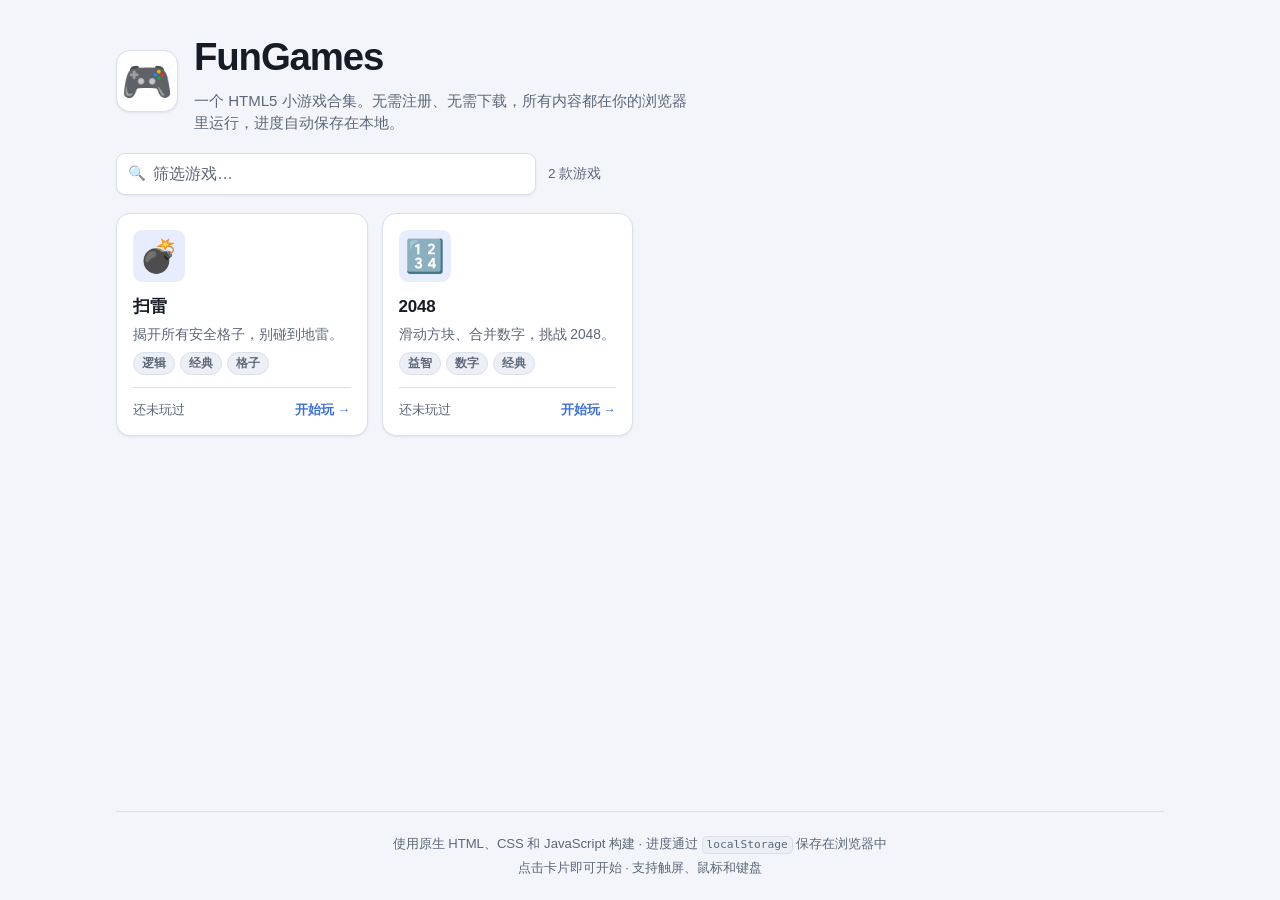
==== index.html @ f062da38 "first update" ====
<!DOCTYPE html>
<html lang="zh-CN">
<head>
  <meta charset="UTF-8" />
  <meta name="viewport" content="width=device-width, initial-scale=1, viewport-fit=cover" />
  <meta name="description" content="FunGames —— 一个纯前端 HTML5 小游戏合集，无需下载，所有进度都保存在浏览器里。" />
  <meta name="theme-color" content="#0e1117" />
  <title>FunGames · HTML5 小游戏合集</title>
  <link rel="icon" href="data:image/svg+xml,%3Csvg xmlns='http://www.w3.org/2000/svg' viewBox='0 0 100 100'%3E%3Ctext y='.9em' font-size='90'%3E🎮%3C/text%3E%3C/svg%3E" />
  <link rel="stylesheet" href="css/style.css" />
</head>
<body>
  <div class="page page--home">
    <header class="home-hero">
      <div class="home-hero__row">
        <div class="home-hero__logo" aria-hidden="true">🎮</div>
        <div class="home-hero__text">
          <h1>FunGames</h1>
          <p>一个 HTML5 小游戏合集。无需注册、无需下载，所有内容都在你的浏览器里运行，进度自动保存在本地。</p>
        </div>
      </div>

      <div class="home-tools">
        <label class="search">
          <span class="search__icon" aria-hidden="true">🔍</span>
          <input id="game-filter" type="search" placeholder="筛选游戏…" autocomplete="off" aria-label="筛选游戏" />
        </label>
        <p class="game-count" id="game-count" aria-live="polite"></p>
      </div>
    </header>

    <main class="home-main">
      <div class="game-grid" id="game-list"></div>
      <div class="empty-state" id="empty-state" hidden>
        <div class="empty-state__icon" aria-hidden="true">🕹️</div>
        <h2>没有符合条件的游戏</h2>
        <p>换个关键词试试，或者清空筛选条件。</p>
      </div>
    </main>

    <footer class="site-footer">
      <p>
        使用原生 HTML、CSS 和 JavaScript 构建 ·
        进度通过 <code>localStorage</code> 保存在浏览器中
      </p>
      <p class="site-footer__hint">点击卡片即可开始 · 支持触屏、鼠标和键盘</p>
    </footer>
  </div>

  <noscript>
    <div class="noscript-note">
      <strong>需要启用 JavaScript。</strong>FunGames 是纯前端的 HTML5 小游戏合集，开启 JavaScript 后才能正常游玩。
    </div>
  </noscript>

  <script src="js/storage.js"></script>
  <script src="js/manifest.js"></script>
  <script src="js/app.js"></script>
</body>
</html>
---- css/style.css ----
/* ==========================================================================
   FunGames — global stylesheet
   Mobile-first. Light theme by default, dark theme via prefers-color-scheme.
   ========================================================================== */

:root {
  --bg: #f3f5fa;
  --surface: #ffffff;
  --surface-2: #eceff6;
  --surface-3: #e2e7f1;
  --text: #161b26;
  --text-dim: #5d6779;
  --border: #d9dfeb;
  --accent: #3a6de0;
  --accent-strong: #2b55c4;
  --accent-soft: rgba(58, 109, 224, 0.12);
  --accent-contrast: #ffffff;
  --danger: #d24949;
  --success: #2b9457;
  --warning: #c98a16;

  --radius: 14px;
  --radius-sm: 9px;
  --radius-lg: 20px;

  --shadow: 0 1px 2px rgba(16, 24, 40, 0.06), 0 10px 28px rgba(16, 24, 40, 0.07);
  --shadow-sm: 0 1px 2px rgba(16, 24, 40, 0.08);

  --gap: 10px;
  --pad: 10px;

  --font: -apple-system, BlinkMacSystemFont, "Segoe UI", Roboto, "Helvetica Neue",
    Arial, "Noto Sans", "Apple Color Emoji", "Segoe UI Emoji", sans-serif;
  --mono: ui-monospace, SFMono-Regular, "SF Mono", Menlo, Consolas, monospace;
}

@media (prefers-color-scheme: dark) {
  :root {
    --bg: #0d1017;
    --surface: #161b25;
    --surface-2: #1e2431;
    --surface-3: #272f3f;
    --text: #e8ecf5;
    --text-dim: #97a1b6;
    --border: #2a3142;
    --accent: #6b93ff;
    --accent-strong: #4f78ee;
    --accent-soft: rgba(107, 147, 255, 0.16);
    --accent-contrast: #0b1020;
    --danger: #e86a6a;
    --success: #48b477;
    --warning: #e0aa44;
    --shadow: 0 1px 2px rgba(0, 0, 0, 0.4), 0 12px 32px rgba(0, 0, 0, 0.35);
    --shadow-sm: 0 1px 2px rgba(0, 0, 0, 0.45);
  }
}

/* ---------- Reset / base ---------- */

*,
*::before,
*::after {
  box-sizing: border-box;
}

html {
  -webkit-text-size-adjust: 100%;
  scroll-behavior: smooth;
}

body {
  margin: 0;
  min-height: 100vh;
  min-height: 100dvh;
  background: var(--bg);
  color: var(--text);
  font-family: var(--font);
  font-size: 16px;
  line-height: 1.5;
  -webkit-font-smoothing: antialiased;
  -webkit-tap-highlight-color: transparent;
  overscroll-behavior-y: none;
}

h1, h2, h3, p {
  margin: 0;
}

button {
  font: inherit;
  color: inherit;
  border: 0;
  background: none;
  cursor: pointer;
  touch-action: manipulation;
}

input {
  font: inherit;
  color: inherit;
}

a {
  color: var(--accent);
}

code {
  font-family: var(--mono);
  font-size: 0.86em;
  background: var(--surface-2);
  border: 1px solid var(--border);
  border-radius: 5px;
  padding: 0.1em 0.35em;
}

:focus-visible {
  outline: 3px solid var(--accent);
  outline-offset: 2px;
  border-radius: 6px;
}

/* ---------- Layout shell ---------- */

.page {
  min-height: 100vh;
  min-height: 100dvh;
  display: flex;
  flex-direction: column;
}

.game-main {
  width: 100%;
  max-width: 760px;
  margin: 0 auto;
  padding: 16px;
  padding-bottom: calc(16px + env(safe-area-inset-bottom));
  display: flex;
  flex-direction: column;
  gap: 14px;
  /* 占满首屏剩余高度并垂直居中：窄长屏幕上不会出现「内容挤在顶部、
     下面一大片空白」的被拉长感。safe 保证内容超出时退回顶部对齐。 */
  flex: 1;
  justify-content: safe center;
}

/* ---------- Shared chrome (built by ui.js) ---------- */

.topbar {
  position: sticky;
  top: 0;
  z-index: 20;
  display: flex;
  align-items: center;
  gap: 12px;
  padding: 10px 14px;
  padding-top: calc(10px + env(safe-area-inset-top));
  background: color-mix(in srgb, var(--surface) 88%, transparent);
  -webkit-backdrop-filter: blur(12px);
  backdrop-filter: blur(12px);
  border-bottom: 1px solid var(--border);
}

.topbar__titles {
  min-width: 0;
  flex: 1;
}

.topbar__title {
  font-size: 1.12rem;
  font-weight: 700;
  letter-spacing: -0.01em;
  white-space: nowrap;
  overflow: hidden;
  text-overflow: ellipsis;
}

.topbar__subtitle {
  font-size: 0.8rem;
  color: var(--text-dim);
  white-space: nowrap;
  overflow: hidden;
  text-overflow: ellipsis;
}

.topbar__actions {
  display: flex;
  align-items: center;
  gap: 8px;
  flex-shrink: 0;
}

.icon-btn {
  display: inline-flex;
  align-items: center;
  justify-content: center;
  width: 38px;
  height: 38px;
  border-radius: var(--radius-sm);
  background: var(--surface-2);
  border: 1px solid var(--border);
  color: var(--text);
  text-decoration: none;
  font-size: 1.1rem;
  line-height: 1;
  transition: background 0.15s ease, transform 0.1s ease;
}

.icon-btn:hover { background: var(--surface-3); }
.icon-btn:active { transform: scale(0.95); }

.btn {
  display: inline-flex;
  align-items: center;
  justify-content: center;
  gap: 6px;
  min-height: 38px;
  padding: 0 14px;
  border-radius: var(--radius-sm);
  background: var(--accent);
  color: var(--accent-contrast);
  font-weight: 600;
  font-size: 0.9rem;
  border: 1px solid transparent;
  transition: background 0.15s ease, transform 0.1s ease, box-shadow 0.15s ease;
  white-space: nowrap;
}

.btn:hover { background: var(--accent-strong); }
.btn:active { transform: scale(0.97); }
.btn[disabled] { opacity: 0.5; cursor: not-allowed; }

.btn--ghost {
  background: var(--surface-2);
  color: var(--text);
  border-color: var(--border);
}

.btn--ghost:hover { background: var(--surface-3); }

.btn--danger {
  background: var(--danger);
  color: #fff;
}

.badge {
  display: inline-flex;
  align-items: center;
  gap: 4px;
  padding: 5px 10px;
  border-radius: 999px;
  background: var(--accent-soft);
  color: var(--accent);
  font-size: 0.78rem;
  font-weight: 600;
  font-variant-numeric: tabular-nums;
  white-space: nowrap;
}

.tag {
  display: inline-block;
  padding: 2px 8px;
  border-radius: 999px;
  background: var(--surface-2);
  border: 1px solid var(--border);
  color: var(--text-dim);
  font-size: 0.72rem;
  font-weight: 600;
}

/* ---------- Toast ---------- */

.toast-host {
  position: fixed;
  left: 50%;
  bottom: calc(20px + env(safe-area-inset-bottom));
  transform: translateX(-50%);
  z-index: 60;
  display: flex;
  flex-direction: column;
  align-items: center;
  gap: 8px;
  pointer-events: none;
  width: calc(100% - 32px);
  max-width: 460px;
}

.toast {
  background: var(--text);
  color: var(--bg);
  padding: 10px 16px;
  border-radius: 999px;
  font-size: 0.88rem;
  font-weight: 600;
  box-shadow: var(--shadow);
  opacity: 0;
  transform: translateY(10px);
  transition: opacity 0.2s ease, transform 0.2s ease;
}

.toast--in {
  opacity: 1;
  transform: translateY(0);
}

/* ---------- Home page ---------- */

.page--home {
  max-width: 1080px;
  margin: 0 auto;
  width: 100%;
  padding: 0 16px;
}

.home-hero {
  padding: 28px 0 18px;
  display: flex;
  flex-direction: column;
  gap: 18px;
}

.home-hero__row {
  display: flex;
  align-items: center;
  gap: 16px;
}

.home-hero__logo {
  font-size: 2.6rem;
  line-height: 1;
  width: 62px;
  height: 62px;
  flex-shrink: 0;
  display: grid;
  place-items: center;
  background: var(--surface);
  border: 1px solid var(--border);
  border-radius: var(--radius);
  box-shadow: var(--shadow-sm);
}

.home-hero__text h1 {
  font-size: clamp(1.7rem, 5vw, 2.4rem);
  font-weight: 800;
  letter-spacing: -0.03em;
}

.home-hero__text p {
  color: var(--text-dim);
  font-size: 0.94rem;
  max-width: 60ch;
  margin-top: 4px;
}

.home-tools {
  display: flex;
  align-items: center;
  gap: 12px;
  flex-wrap: wrap;
}

.search {
  position: relative;
  flex: 1;
  min-width: 180px;
  max-width: 420px;
}

.search__icon {
  position: absolute;
  left: 12px;
  top: 50%;
  transform: translateY(-50%);
  font-size: 0.9rem;
  opacity: 0.7;
  pointer-events: none;
}

.search input {
  width: 100%;
  min-height: 42px;
  padding: 0 14px 0 36px;
  border-radius: var(--radius-sm);
  border: 1px solid var(--border);
  background: var(--surface);
  box-shadow: var(--shadow-sm);
}

.search input::placeholder { color: var(--text-dim); }

.game-count {
  color: var(--text-dim);
  font-size: 0.85rem;
  font-variant-numeric: tabular-nums;
}

.home-main {
  padding-bottom: 8px;
}

.game-grid {
  display: grid;
  grid-template-columns: repeat(auto-fill, minmax(240px, 1fr));
  gap: 14px;
}

.game-card {
  display: flex;
  flex-direction: column;
  gap: 12px;
  padding: 16px;
  border-radius: var(--radius);
  background: var(--surface);
  border: 1px solid var(--border);
  box-shadow: var(--shadow-sm);
  text-decoration: none;
  color: inherit;
  transition: transform 0.16s ease, box-shadow 0.16s ease, border-color 0.16s ease;
}

.game-card:hover {
  transform: translateY(-3px);
  box-shadow: var(--shadow);
  border-color: var(--accent);
}

.game-card:active { transform: translateY(-1px) scale(0.99); }

.game-card__icon {
  font-size: 2rem;
  width: 52px;
  height: 52px;
  display: grid;
  place-items: center;
  border-radius: var(--radius-sm);
  background: var(--accent-soft);
}

.game-card__body {
  display: flex;
  flex-direction: column;
  gap: 6px;
}

.game-card__title {
  font-size: 1.06rem;
  font-weight: 700;
  letter-spacing: -0.01em;
}

.game-card__desc {
  color: var(--text-dim);
  font-size: 0.86rem;
}

.game-card__tags {
  display: flex;
  flex-wrap: wrap;
  gap: 5px;
}

.game-card__footer {
  margin-top: auto;
  padding-top: 12px;
  border-top: 1px solid var(--border);
  display: flex;
  align-items: center;
  justify-content: space-between;
  gap: 8px;
  font-size: 0.8rem;
}

.game-card__best {
  color: var(--accent);
  font-weight: 600;
  font-variant-numeric: tabular-nums;
}

.game-card__best--empty {
  color: var(--text-dim);
  font-weight: 500;
}

.game-card__play {
  font-weight: 700;
  color: var(--accent);
}

.empty-state {
  text-align: center;
  padding: 48px 16px;
  color: var(--text-dim);
}

.empty-state__icon { font-size: 2.6rem; margin-bottom: 10px; }
.empty-state h2 { color: var(--text); font-size: 1.1rem; margin-bottom: 6px; }
.empty-note { color: var(--text-dim); padding: 16px; text-align: center; }

.site-footer {
  margin-top: auto;
  padding: 22px 0 calc(22px + env(safe-area-inset-bottom));
  border-top: 1px solid var(--border);
  color: var(--text-dim);
  font-size: 0.82rem;
  text-align: center;
  display: flex;
  flex-direction: column;
  gap: 4px;
}

.noscript-note {
  position: fixed;
  inset: auto 16px 16px 16px;
  background: var(--danger);
  color: #fff;
  padding: 14px 16px;
  border-radius: var(--radius-sm);
  box-shadow: var(--shadow);
  z-index: 100;
}

/* ---------- Game panels ---------- */

.panel {
  width: 100%;
  background: var(--surface);
  border: 1px solid var(--border);
  border-radius: var(--radius);
  padding: 14px;
  box-shadow: var(--shadow-sm);
  display: flex;
  flex-direction: column;
  gap: 12px;
}

.panel__title {
  font-size: 0.95rem;
  font-weight: 700;
}

.panel__hint {
  color: var(--text-dim);
  font-size: 0.84rem;
}

.segmented {
  display: flex;
  gap: 6px;
  flex-wrap: wrap;
}

.segmented__btn {
  padding: 7px 12px;
  min-height: 36px;
  border-radius: var(--radius-sm);
  background: var(--surface-2);
  border: 1px solid var(--border);
  font-size: 0.84rem;
  font-weight: 600;
  color: var(--text-dim);
  transition: background 0.15s ease, color 0.15s ease, border-color 0.15s ease;
}

.segmented__btn:hover { background: var(--surface-3); color: var(--text); }

.segmented__btn[aria-pressed="true"] {
  background: var(--accent);
  border-color: var(--accent);
  color: var(--accent-contrast);
}

.stat-row {
  display: flex;
  align-items: center;
  gap: 10px;
  flex-wrap: wrap;
}

.stat {
  display: flex;
  align-items: baseline;
  gap: 6px;
  padding: 6px 10px;
  border-radius: var(--radius-sm);
  background: var(--surface-2);
  border: 1px solid var(--border);
  font-size: 0.82rem;
  color: var(--text-dim);
}

.stat strong {
  color: var(--text);
  font-variant-numeric: tabular-nums;
  font-size: 0.95rem;
}

/* ---------- Overlay (win / lose) ---------- */

.overlay {
  position: absolute;
  inset: 0;
  z-index: 10;
  display: flex;
  flex-direction: column;
  align-items: center;
  justify-content: center;
  gap: 10px;
  text-align: center;
  padding: 18px;
  border-radius: var(--radius);
  background: color-mix(in srgb, var(--surface) 88%, transparent);
  -webkit-backdrop-filter: blur(6px);
  backdrop-filter: blur(6px);
  animation: overlay-in 0.22s ease both;
}

.overlay[hidden] { display: none; }

.overlay__icon {
  font-size: 2.2rem;
  line-height: 1;
}

.overlay__title {
  font-size: clamp(1.4rem, 6vw, 2rem);
  font-weight: 800;
  letter-spacing: -0.02em;
}

.overlay__text {
  color: var(--text-dim);
  font-size: 0.9rem;
  max-width: 34ch;
}

.overlay__actions {
  display: flex;
  gap: 8px;
  flex-wrap: wrap;
  justify-content: center;
  margin-top: 4px;
}

@keyframes overlay-in {
  from { opacity: 0; transform: scale(0.98); }
  to { opacity: 1; transform: scale(1); }
}

/* ==========================================================================
   Minesweeper
   ========================================================================== */

.ms-wrap {
  width: 100%;
  display: flex;
  flex-direction: column;
  gap: 12px;
  align-items: center;
}

.ms-stage {
  position: relative;
  width: 100%;
  /* 让棋盘在舞台内水平居中（舞台本身是普通块级盒子，
     否则里面的棋盘会默认左对齐）。 */
  display: flex;
  flex-direction: column;
  align-items: center;
}

.ms-board-scroll {
  width: 100%;
  max-width: 100%;
  overflow: auto;
  padding: 4px 2px 10px;
  -webkit-overflow-scrolling: touch;
}

.ms-board {
  display: grid;
  gap: 2px;
  width: max-content;
  margin: 0 auto;
  background: var(--surface-3);
  padding: 4px;
  border-radius: var(--radius-sm);
  user-select: none;
  touch-action: manipulation;
}

.ms-cell {
  width: var(--cell, 32px);
  height: var(--cell, 32px);
  display: flex;
  align-items: center;
  justify-content: center;
  border-radius: 5px;
  background: var(--surface-2);
  border: 1px solid transparent;
  font-size: calc(var(--cell, 32px) * 0.52);
  font-weight: 700;
  font-variant-numeric: tabular-nums;
  line-height: 1;
  padding: 0;
  cursor: pointer;
  transition: background 0.12s ease, transform 0.06s ease;
}

.ms-cell:hover:not(.ms-cell--open):not(.ms-cell--flag) {
  background: var(--surface-3);
}

.ms-cell:active:not(.ms-cell--open) { transform: scale(0.94); }

.ms-cell--open {
  background: var(--surface);
  border-color: var(--border);
  cursor: default;
}

.ms-cell--flag { color: var(--danger); }

.ms-cell--mine { background: var(--surface-3); }

.ms-cell--boom {
  background: var(--danger);
  color: #fff;
  animation: boom 0.35s ease;
}

.ms-cell--wrong { background: var(--warning); color: #fff; }

@keyframes boom {
  0% { transform: scale(0.6); }
  60% { transform: scale(1.18); }
  100% { transform: scale(1); }
}

.ms-n1 { color: #1e6fd9; }
.ms-n2 { color: #2b9457; }
.ms-n3 { color: #d24949; }
.ms-n4 { color: #4a3fb5; }
.ms-n5 { color: #a34a12; }
.ms-n6 { color: #12838c; }
.ms-n7 { color: #333a45; }
.ms-n8 { color: #6b7280; }

@media (prefers-color-scheme: dark) {
  .ms-n7 { color: #c3cad8; }
}

.ms-flag-toggle[aria-pressed="true"] {
  background: var(--danger);
  border-color: var(--danger);
  color: #fff;
}

/* ==========================================================================
   2048
   ========================================================================== */

.g2048 {
  width: 100%;
  display: flex;
  flex-direction: column;
  gap: 12px;
  align-items: center;
}

.g2048__board {
  position: relative;
  width: min(100%, 440px);
  aspect-ratio: 1 / 1;
  padding: var(--pad);
  border-radius: var(--radius);
  background: var(--surface-2);
  border: 1px solid var(--border);
  box-shadow: var(--shadow-sm);
  touch-action: none;
  overflow: hidden;
}

.g2048__bg {
  position: absolute;
  inset: var(--pad);
  display: grid;
  grid-template-columns: repeat(4, 1fr);
  grid-template-rows: repeat(4, 1fr);
  gap: var(--gap);
}

.g2048__bg span {
  border-radius: var(--radius-sm);
  background: var(--surface-3);
}

.g2048__tiles {
  position: absolute;
  inset: var(--pad);
}

.tile {
  position: absolute;
  top: 0;
  left: 0;
  width: var(--cell);
  height: var(--cell);
  display: flex;
  align-items: center;
  justify-content: center;
  border-radius: var(--radius-sm);
  font-weight: 800;
  font-variant-numeric: tabular-nums;
  font-size: calc(var(--cell) * 0.42);
  /* 只做一段很短的平滑滑动：用 transform 过渡，而不是关键帧动画。
     关键帧动画会覆盖内联的 translate() 定位（方块从左上角飞入），
     过渡则不会，所以这样是安全的。 */
  transition: transform 0.12s ease;
}

.tile--2    { background: #eee4da; color: #776e65; }
.tile--4    { background: #ede0c8; color: #776e65; }
.tile--8    { background: #f2b179; color: #f9f6f2; }
.tile--16   { background: #f59563; color: #f9f6f2; }
.tile--32   { background: #f67c5f; color: #f9f6f2; }
.tile--64   { background: #f65e3b; color: #f9f6f2; }
.tile--128  { background: #edcf72; color: #f9f6f2; box-shadow: 0 0 12px rgba(243, 215, 116, 0.35); }
.tile--256  { background: #edcc61; color: #f9f6f2; box-shadow: 0 0 14px rgba(243, 215, 116, 0.4); }
.tile--512  { background: #edc850; color: #f9f6f2; box-shadow: 0 0 16px rgba(243, 215, 116, 0.45); }
.tile--1024 { background: #edc53f; color: #f9f6f2; box-shadow: 0 0 18px rgba(243, 215, 116, 0.5); }
.tile--2048 { background: #edc22e; color: #f9f6f2; box-shadow: 0 0 22px rgba(243, 215, 116, 0.6); }
.tile--super { background: #3c3a32; color: #f9f6f2; }

@media (prefers-color-scheme: dark) {
  .tile--2    { background: #3a4152; color: #e8ecf5; }
  .tile--4    { background: #4a4658; color: #e8ecf5; }
}

/* 出现（新方块、合并后的方块）：原地淡入 */
.tile--new,
.tile--merged { animation: tile-fade-in 0.16s ease-out; }

/* 消失（被合并掉的方块）：原地淡出 */
.tile--absorbed { animation: tile-fade-out 0.15s ease-in forwards; }

@keyframes tile-fade-in {
  from { opacity: 0; }
  to { opacity: 1; }
}

@keyframes tile-fade-out {
  from { opacity: 1; }
  to { opacity: 0; }
}

.g2048__pad {
  display: grid;
  grid-template-columns: repeat(4, 46px);
  grid-template-rows: repeat(2, 46px);
  gap: 8px;
  justify-content: center;
}

.g2048__pad .btn {
  min-height: 0;
  padding: 0;
  font-size: 1.1rem;
  background: var(--surface-2);
  color: var(--text);
  border: 1px solid var(--border);
}

.g2048__pad .btn:hover { background: var(--surface-3); }

/* Show the on-screen pad on touch devices / narrow screens. */
@media (hover: hover) and (pointer: fine) and (min-width: 620px) {
  .g2048__pad { display: none; }
}

.g2048__score-row {
  display: flex;
  gap: 10px;
  flex-wrap: wrap;
  justify-content: center;
}

/* 分数面板与棋盘等宽，视觉上更紧凑，不会在宽屏幕上被拉得很长。 */
.g2048 .panel {
  width: min(100%, 440px);
}

/* ---------- Responsive tuning ---------- */

@media (max-width: 560px) {
  .topbar { gap: 8px; padding-left: 10px; padding-right: 10px; }
  .topbar__title { font-size: 1rem; }
  .badge { font-size: 0.72rem; padding: 4px 8px; }
  .btn { font-size: 0.84rem; padding: 0 11px; }
  .game-main { padding: 12px; gap: 10px; }
  .game-grid { grid-template-columns: repeat(auto-fill, minmax(200px, 1fr)); gap: 12px; }
  .home-hero { padding-top: 20px; }
  .g2048 { gap: 10px; }
  .g2048 .panel { padding: 12px; gap: 10px; }
  .g2048__board { --pad: 8px; }
  .g2048__pad {
    grid-template-columns: repeat(4, 44px);
    grid-template-rows: repeat(2, 44px);
    gap: 6px;
  }
}

@media (max-width: 360px) {
  .topbar__actions { gap: 6px; }
  .badge { display: none; }
  .game-grid { grid-template-columns: 1fr; }
}

/* ---------- Motion preferences ---------- */

@media (prefers-reduced-motion: reduce) {
  html { scroll-behavior: auto; }
  *,
  *::before,
  *::after {
    animation-duration: 0.001ms !important;
    animation-iteration-count: 1 !important;
    transition-duration: 0.001ms !important;
  }
}
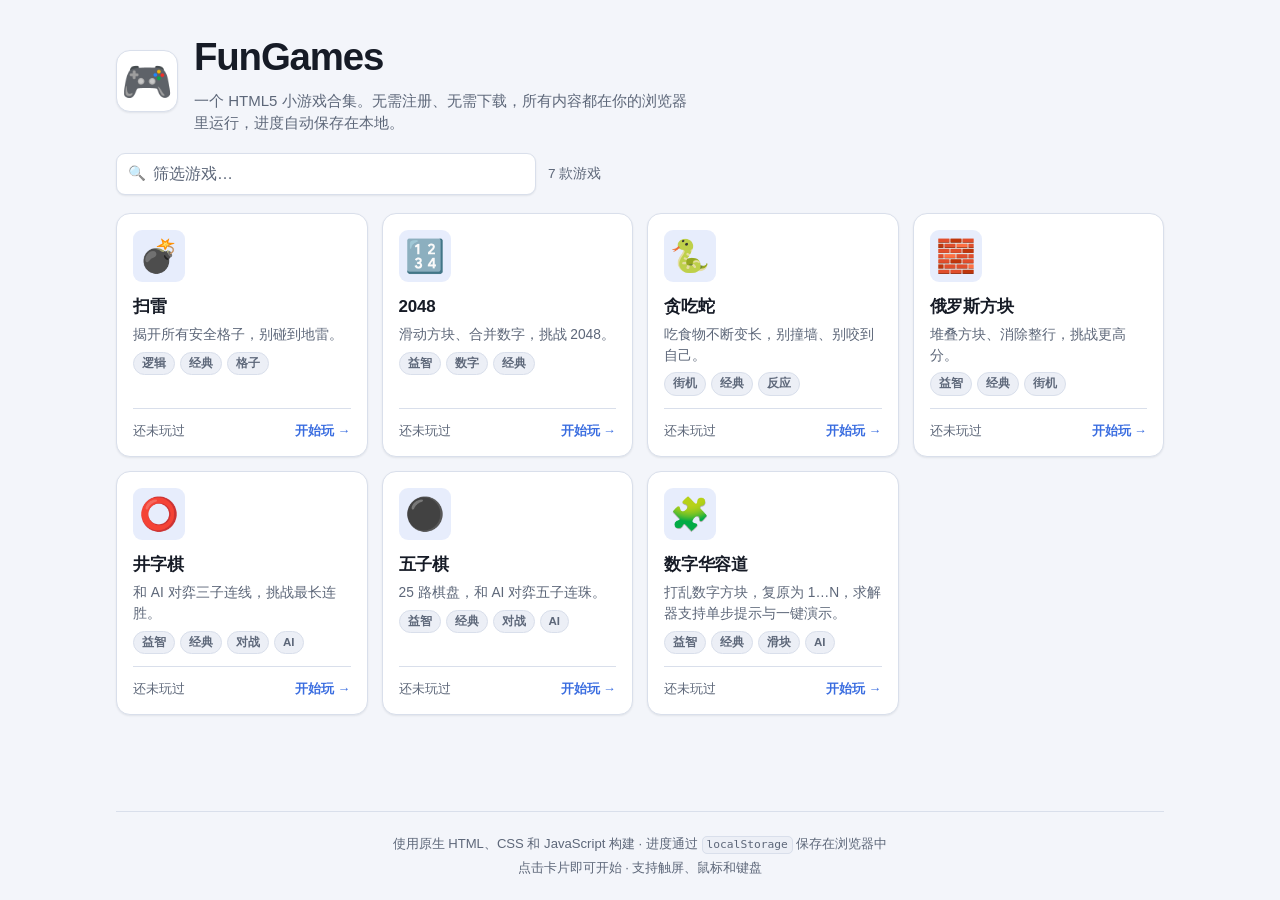
==== commit 39404d9d: "add digital huarongdao" ====
--- a/index.html
+++ b/index.html
@@ -54,6 +54,7 @@
   </noscript>
 
   <script src="js/storage.js"></script>
+  <script src="js/ui.js"></script>
   <script src="js/manifest.js"></script>
   <script src="js/app.js"></script>
 </body>
--- a/css/style.css
+++ b/css/style.css
@@ -888,6 +888,499 @@
   width: min(100%, 440px);
 }
 
+/* ==========================================================================
+   Snake
+   ========================================================================== */
+
+.snake {
+  width: 100%;
+  display: flex;
+  flex-direction: column;
+  gap: 12px;
+  align-items: center;
+}
+
+/* 分数面板与棋盘等宽，视觉上更紧凑，不会在宽屏幕上被拉得很长。 */
+.snake .panel {
+  width: min(100%, 440px);
+}
+
+.snake__stage {
+  position: relative;
+  width: 100%;
+  display: flex;
+  flex-direction: column;
+  align-items: center;
+}
+
+.snake__board {
+  display: grid;
+  grid-template-columns: repeat(20, 1fr);
+  grid-template-rows: repeat(20, 1fr);
+  gap: 1px;
+  width: min(100%, 440px);
+  aspect-ratio: 1 / 1;
+  padding: 6px;
+  border-radius: var(--radius);
+  background: var(--surface-3);
+  border: 1px solid var(--border);
+  box-shadow: var(--shadow-sm);
+  touch-action: none;
+  user-select: none;
+  overflow: hidden;
+}
+
+.snake__cell {
+  border-radius: 2px;
+  background: var(--surface);
+}
+
+.snake__cell--body {
+  background: var(--success);
+  border-radius: 3px;
+}
+
+.snake__cell--head {
+  background: var(--accent);
+  border-radius: 4px;
+  box-shadow: 0 0 0 1px var(--accent-strong);
+}
+
+.snake__cell--food {
+  background: var(--danger);
+  border-radius: 50%;
+  animation: snake-food-pulse 1.1s ease-in-out infinite;
+}
+
+@keyframes snake-food-pulse {
+  0%, 100% { transform: scale(0.82); }
+  50% { transform: scale(1); }
+}
+
+.snake__pad {
+  display: grid;
+  grid-template-columns: repeat(4, 46px);
+  grid-template-rows: repeat(2, 46px);
+  gap: 8px;
+  justify-content: center;
+}
+
+.snake__pad .btn {
+  min-height: 0;
+  padding: 0;
+  font-size: 1.1rem;
+  background: var(--surface-2);
+  color: var(--text);
+  border: 1px solid var(--border);
+}
+
+.snake__pad .btn:hover { background: var(--surface-3); }
+
+/* Show the on-screen pad on touch devices / narrow screens. */
+@media (hover: hover) and (pointer: fine) and (min-width: 620px) {
+  .snake__pad { display: none; }
+}
+
+/* ==========================================================================
+   Tetris
+   ========================================================================== */
+
+.tetris {
+  width: 100%;
+  display: flex;
+  flex-direction: column;
+  gap: 12px;
+  align-items: center;
+}
+
+.tetris .panel {
+  width: min(100%, 440px);
+}
+
+.tetris__mid {
+  display: flex;
+  gap: 14px;
+  align-items: flex-start;
+}
+
+.tetris__mid .panel__hint {
+  flex: 1;
+}
+
+.tetris__next {
+  display: flex;
+  flex-direction: column;
+  gap: 6px;
+  align-items: center;
+  flex: none;
+}
+
+.tetris__next-title {
+  font-size: 0.78rem;
+  color: var(--text-dim);
+}
+
+.tetris__next-grid {
+  display: grid;
+  grid-template-columns: repeat(4, 18px);
+  grid-template-rows: repeat(4, 18px);
+  gap: 2px;
+  padding: 4px;
+  border-radius: var(--radius-sm);
+  background: var(--surface-2);
+  border: 1px solid var(--border);
+}
+
+.tetris__mini {
+  border-radius: 2px;
+  background: var(--surface-3);
+}
+
+.tetris__stage {
+  position: relative;
+  width: 100%;
+  display: flex;
+  flex-direction: column;
+  align-items: center;
+}
+
+.tetris__board {
+  display: grid;
+  grid-template-columns: repeat(10, 1fr);
+  grid-template-rows: repeat(20, 1fr);
+  gap: 1px;
+  width: min(100%, 320px, 30vh);
+  aspect-ratio: 1 / 2;
+  padding: 6px;
+  border-radius: var(--radius);
+  background: var(--surface-3);
+  border: 1px solid var(--border);
+  box-shadow: var(--shadow-sm);
+  touch-action: none;
+  user-select: none;
+  overflow: hidden;
+}
+
+.tetris__cell {
+  border-radius: 2px;
+  background: var(--surface-2);
+}
+
+.tetris__cell--ghost {
+  background: var(--surface);
+  box-shadow: inset 0 0 0 2px var(--border);
+}
+
+.tetris__cell--1, .tetris__mini--1 { background: #2f9fd8; }
+.tetris__cell--2, .tetris__mini--2 { background: #f2c230; }
+.tetris__cell--3, .tetris__mini--3 { background: #a25fd8; }
+.tetris__cell--4, .tetris__mini--4 { background: #3fbf6f; }
+.tetris__cell--5, .tetris__mini--5 { background: #e05a4e; }
+.tetris__cell--6, .tetris__mini--6 { background: #3a6de0; }
+.tetris__cell--7, .tetris__mini--7 { background: #e88b2a; }
+
+.tetris__pad {
+  display: flex;
+  gap: 8px;
+  justify-content: center;
+  flex-wrap: wrap;
+}
+
+.tetris__pad .btn {
+  min-width: 52px;
+  min-height: 46px;
+  font-size: 1.05rem;
+  background: var(--surface-2);
+  color: var(--text);
+  border: 1px solid var(--border);
+}
+
+.tetris__pad .btn:hover { background: var(--surface-3); }
+
+/* Show the on-screen pad on touch devices / narrow screens. */
+@media (hover: hover) and (pointer: fine) and (min-width: 620px) {
+  .tetris__pad { display: none; }
+}
+
+/* ==========================================================================
+   Tic-tac-toe
+   ========================================================================== */
+
+.ttt {
+  width: 100%;
+  display: flex;
+  flex-direction: column;
+  gap: 12px;
+  align-items: center;
+}
+
+.ttt .panel {
+  width: min(100%, 440px);
+}
+
+.ttt__stage {
+  position: relative;
+  width: 100%;
+  display: flex;
+  flex-direction: column;
+  align-items: center;
+}
+
+.ttt__board {
+  display: grid;
+  grid-template-columns: repeat(3, 1fr);
+  gap: 8px;
+  width: min(100%, 340px);
+  padding: 6px;
+  border-radius: var(--radius);
+  background: var(--surface-3);
+  border: 1px solid var(--border);
+  box-shadow: var(--shadow-sm);
+  user-select: none;
+}
+
+.ttt__cell {
+  aspect-ratio: 1 / 1;
+  border-radius: var(--radius-sm);
+  background: var(--surface-2);
+  border: 1px solid var(--border);
+  font-size: clamp(2rem, 9vw, 2.8rem);
+  font-weight: 800;
+  line-height: 1;
+  color: var(--text);
+  cursor: pointer;
+  transition: background 0.12s ease, transform 0.06s ease;
+}
+
+.ttt__cell:hover:not(:disabled) { background: var(--surface-3); }
+.ttt__cell:active:not(:disabled) { transform: scale(0.95); }
+.ttt__cell:disabled { cursor: default; }
+
+.ttt__cell--x { color: var(--accent); }
+.ttt__cell--o { color: var(--danger); }
+
+.ttt__cell--win {
+  background: var(--success);
+  border-color: var(--success);
+  color: #fff;
+}
+
+/* ==========================================================================
+   Gomoku
+   ========================================================================== */
+
+.gomoku {
+  width: 100%;
+  display: flex;
+  flex-direction: column;
+  gap: 12px;
+  align-items: center;
+}
+
+.gomoku .panel {
+  width: min(100%, 440px);
+}
+
+.gomoku__stage {
+  width: 100%;
+  display: flex;
+  flex-direction: column;
+  align-items: center;
+}
+
+.gomoku__board-scroll {
+  width: 100%;
+  overflow: auto;
+  padding: 4px 2px 10px;
+  -webkit-overflow-scrolling: touch;
+}
+
+.gomoku__board {
+  display: grid;
+  grid-template-columns: repeat(25, 1fr);
+  width: max(420px, min(100%, 620px));
+  aspect-ratio: 1 / 1;
+  margin: 0 auto;
+  border: 1px solid var(--border);
+  border-radius: var(--radius-sm);
+  background-color: var(--surface-2);
+  background-image:
+    linear-gradient(to right, var(--border) 1px, transparent 1px),
+    linear-gradient(to bottom, var(--border) 1px, transparent 1px);
+  background-size: calc(100% / 25) calc(100% / 25);
+  box-shadow: var(--shadow-sm);
+  touch-action: manipulation;
+  user-select: none;
+}
+
+.gomoku__cell {
+  position: relative;
+  aspect-ratio: 1 / 1;
+  padding: 0;
+  border: 0;
+  background: transparent;
+  cursor: pointer;
+}
+
+.gomoku__cell:disabled {
+  cursor: default;
+}
+
+/* 棋子 */
+.gomoku__cell--b::before,
+.gomoku__cell--w::before {
+  content: '';
+  position: absolute;
+  inset: 10%;
+  border-radius: 50%;
+  transition: transform 0.08s ease;
+}
+
+.gomoku__cell--b::before {
+  background: #1d2431;
+  box-shadow: inset -1px -2px 3px rgba(0, 0, 0, 0.5), 0 1px 2px rgba(0, 0, 0, 0.3);
+}
+
+.gomoku__cell--w::before {
+  background: #f3f5fa;
+  box-shadow: 0 0 0 1px var(--border), inset -1px -2px 3px rgba(0, 0, 0, 0.2),
+    0 1px 2px rgba(0, 0, 0, 0.3);
+}
+
+.gomoku__cell:not(:disabled):hover::before {
+  transform: scale(1.06);
+}
+
+/* 最后一手标记 */
+.gomoku__cell--last::after {
+  content: '';
+  position: absolute;
+  inset: 40%;
+  border-radius: 50%;
+  background: var(--danger);
+}
+
+.gomoku__cell--last.gomoku__cell--w::after {
+  background: var(--danger);
+}
+
+/* 五连高亮 */
+.gomoku__cell--win::before {
+  box-shadow: 0 0 0 2px var(--success), 0 0 10px var(--success);
+}
+
+/* 键盘光标 */
+.gomoku__cell--cursor::after {
+  content: '';
+  position: absolute;
+  inset: 4%;
+  border-radius: 50%;
+  border: 2px solid var(--accent);
+  box-sizing: border-box;
+}
+
+.gomoku__board:focus-visible {
+  outline: 2px solid var(--accent);
+  outline-offset: 2px;
+}
+
+/* ==========================================================================
+   Klotski (sliding number puzzle)
+   ========================================================================== */
+
+.kp {
+  width: 100%;
+  display: flex;
+  flex-direction: column;
+  gap: 12px;
+  align-items: center;
+}
+
+.kp .panel {
+  width: min(100%, 440px);
+}
+
+.kp__stage {
+  width: 100%;
+  display: flex;
+  flex-direction: column;
+  align-items: center;
+}
+
+.kp__board-wrap {
+  width: 100%;
+  overflow: auto;
+  padding: 4px 2px 10px;
+  -webkit-overflow-scrolling: touch;
+}
+
+.kp__board {
+  position: relative;
+  width: max(300px, min(100%, 440px));
+  aspect-ratio: 1 / 1;
+  margin: 0 auto;
+  border-radius: var(--radius-sm);
+  background: var(--surface-2);
+  border: 1px solid var(--border);
+  box-shadow: var(--shadow-sm);
+  touch-action: none;
+  user-select: none;
+  outline: none;
+}
+
+.kp__board:focus-visible {
+  box-shadow: 0 0 0 2px var(--accent);
+}
+
+.kp__cell {
+  position: absolute;
+  top: 0;
+  left: 0;
+  width: calc(100% / var(--n));
+  height: calc(100% / var(--n));
+  display: flex;
+  align-items: center;
+  justify-content: center;
+  box-sizing: border-box;
+  font-weight: 800;
+  font-variant-numeric: tabular-nums;
+  font-size: calc(min(100vw, 440px) / var(--n) * 0.32);
+  border-radius: var(--radius-sm);
+  background: var(--surface);
+  border: 1px solid var(--border);
+  box-shadow: var(--shadow-sm);
+  color: var(--text);
+  cursor: pointer;
+  transition: transform 0.16s ease, background 0.15s ease, box-shadow 0.15s ease;
+}
+
+.kp__cell--blank {
+  background: transparent;
+  border-color: transparent;
+  box-shadow: none;
+  cursor: default;
+}
+
+.kp__cell--ok {
+  background: var(--accent-soft);
+  border-color: var(--accent);
+  color: var(--accent);
+}
+
+.kp__cell--hint {
+  background: var(--warning);
+  border-color: var(--warning);
+  color: #fff;
+  box-shadow: 0 0 0 2px var(--warning), 0 0 12px rgba(201, 138, 22, 0.55);
+}
+
+.kp__cell--win {
+  background: var(--success);
+  border-color: var(--success);
+  color: #fff;
+  box-shadow: 0 0 0 2px var(--success), 0 0 12px rgba(43, 148, 87, 0.5);
+}
+
 /* ---------- Responsive tuning ---------- */
 
 @media (max-width: 560px) {
@@ -906,6 +1399,21 @@
     grid-template-rows: repeat(2, 44px);
     gap: 6px;
   }
+  .snake { gap: 10px; }
+  .snake .panel { padding: 12px; gap: 10px; }
+  .snake__board { padding: 4px; }
+  .snake__pad {
+    grid-template-columns: repeat(4, 44px);
+    grid-template-rows: repeat(2, 44px);
+    gap: 6px;
+  }
+  .tetris { gap: 10px; }
+  .tetris .panel { padding: 12px; gap: 10px; }
+  .tetris__board { padding: 4px; }
+  .tetris__pad .btn { min-width: 48px; min-height: 42px; }
+  .ttt__board { padding: 4px; gap: 6px; }
+  .gomoku { gap: 10px; }
+  .gomoku .panel { padding: 12px; gap: 10px; }
 }
 
 @media (max-width: 360px) {
